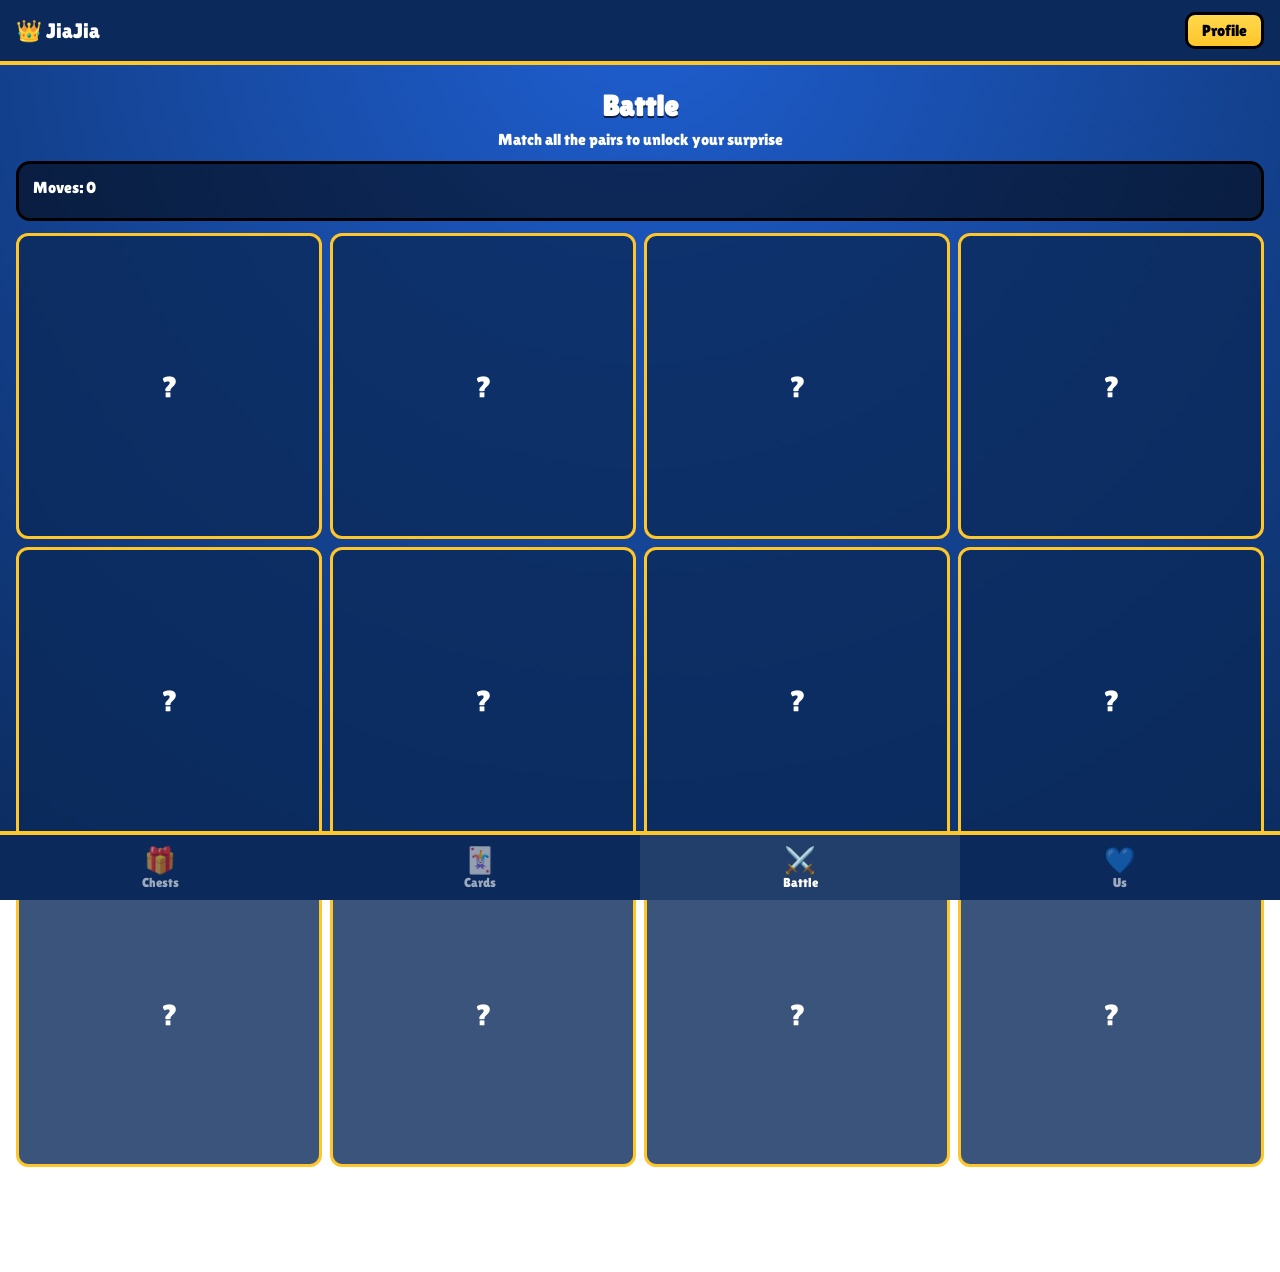
==== battle.html @ 267e09b4 "memory game and chest notes" ====
<!DOCTYPE html>
<html lang="en">
<head>
  <meta charset="UTF-8">
  <meta name="viewport" content="width=device-width, initial-scale=1">
  <title>Battle</title>
  <link href="https://fonts.googleapis.com/css2?family=Lilita+One&display=swap" rel="stylesheet">
  <link rel="stylesheet" href="style.css">
</head>
<body data-tab="battle">
  <div class="page">
    <header class="topbar" id="topbar"></header>
    <main class="content">
      <h2>Battle</h2>
      <p>Match all the pairs to unlock your surprise</p>
      <div class="box" id="statusbox">Moves: 0</div>
      <div class="board" id="board"></div>
      <div class="box letter" id="letter"></div>
    </main>
    <nav class="tabbar" id="tabbar"></nav>
  </div>
  <script src="config.js"></script>
  <script src="shared.js"></script>
  <script src="battle.js"></script>
</body>
</html>
---- style.css ----
:root { --blue-dark:#0b2a5b; --blue:#1f5fd1; --gold:#ffc629; --gold-dark:#c78a00; --purple:#c23be0; }
* { box-sizing:border-box; margin:0; padding:0; -webkit-tap-highlight-color:transparent; }
html, body { min-height:100%; }
body { font-family:'Lilita One','Trebuchet MS',sans-serif; color:#fff; background:radial-gradient(circle at top,var(--blue),var(--blue-dark)) fixed; }
a { color:inherit; text-decoration:none; }

.screen { min-height:100vh; display:flex; flex-direction:column; align-items:center; justify-content:center; text-align:center; padding:24px; }
h1 { font-size:2.4rem; text-shadow:0 3px 0 #000a; }
h2 { font-size:1.8rem; text-shadow:0 2px 0 #000a; margin-bottom:8px; }
.sub { margin:10px 0 30px; font-size:1.2rem; }
.crown { font-size:5rem; margin-bottom:10px; }
.gold-btn { display:inline-block; font-size:2rem; letter-spacing:2px; color:#fff; text-shadow:0 3px 0 #0006; background:linear-gradient(#ffd84d,var(--gold)); border:4px solid #000; border-radius:14px; padding:14px 56px; box-shadow:0 8px 0 var(--gold-dark); }
.gold-btn:active { transform:translateY(6px); box-shadow:0 2px 0 var(--gold-dark); }

.bar { width:min(80%,360px); height:26px; background:#0008; border:3px solid #000; border-radius:14px; overflow:hidden; margin:16px 0; }
.bar-fill { height:100%; width:0; background:linear-gradient(var(--purple),#8a1fa8); }
.tip { max-width:300px; min-height:4em; font-size:1.1rem; }

.page { min-height:100vh; display:flex; flex-direction:column; }
.topbar { display:flex; justify-content:space-between; align-items:center; padding:12px 16px; font-size:1.3rem; background:var(--blue-dark); border-bottom:4px solid var(--gold); }
.profile-btn { font-size:1rem; padding:6px 14px; background:linear-gradient(#ffd84d,var(--gold)); color:#000; border:3px solid #000; border-radius:10px; }
.content { flex:1; padding:24px 16px; text-align:center; }
.content p { margin-bottom:8px; }
.tabbar { position:sticky; bottom:0; display:flex; background:var(--blue-dark); border-top:4px solid var(--gold); }
.tabbar a { flex:1; text-align:center; font-size:1.6rem; padding:10px 0; opacity:.6; }
.tabbar a span { display:block; font-size:.8rem; }
.tabbar a.active { opacity:1; background:#ffffff18; }

.row { display:flex; gap:10px; justify-content:center; margin:16px 0; }
.chest { flex:1; max-width:110px; font:inherit; color:#fff; background:#0b2a5b99; border:3px solid var(--gold); border-radius:14px; padding:12px 4px; cursor:pointer; }
.chest .icon { display:block; font-size:2.4rem; }
.chest.opened { background:#c23be055; }
.box { background:#0008; border:3px solid #000; border-radius:14px; padding:14px; margin:12px 0; min-height:60px; text-align:left; }
.letter:empty { display:none; }
.link { text-decoration:underline; color:var(--gold); }

.grid { display:grid; grid-template-columns:repeat(2,1fr); gap:10px; margin-top:12px; }
.flipcard { position:relative; font:inherit; color:#fff; min-height:110px; padding:10px; background:#0b2a5bcc; border:3px solid var(--gold); border-radius:14px; cursor:pointer; }
.flipcard.flipped { background:#c23be055; font-size:.95rem; }
.elixir { position:absolute; top:6px; left:6px; width:26px; height:26px; line-height:26px; border-radius:50%; background:var(--purple); border:2px solid #000; font-size:.9rem; }
.photos img { width:100%; aspect-ratio:1; object-fit:cover; border:3px solid var(--gold); border-radius:14px; background:#0008; }

.opt { display:block; width:100%; font:inherit; color:#fff; background:#0b2a5bcc; border:3px solid #000; border-radius:12px; padding:10px; margin:8px 0; cursor:pointer; }
.opt.wrong { background:#b3261e; }
.card { background:#0b2a5bcc; border:4px solid var(--gold); border-radius:16px; padding:16px; text-align:left; line-height:1.8; }

.board { display:grid; grid-template-columns:repeat(4,1fr); gap:8px; margin:12px 0; }
.tile { font:inherit; font-size:1.8rem; aspect-ratio:1; color:#fff; background:#0b2a5bcc; border:3px solid var(--gold); border-radius:12px; cursor:pointer; }
.tile.up { background:#c23be055; }
.tile.done { background:#2a9d3f88; border-color:#fff; }
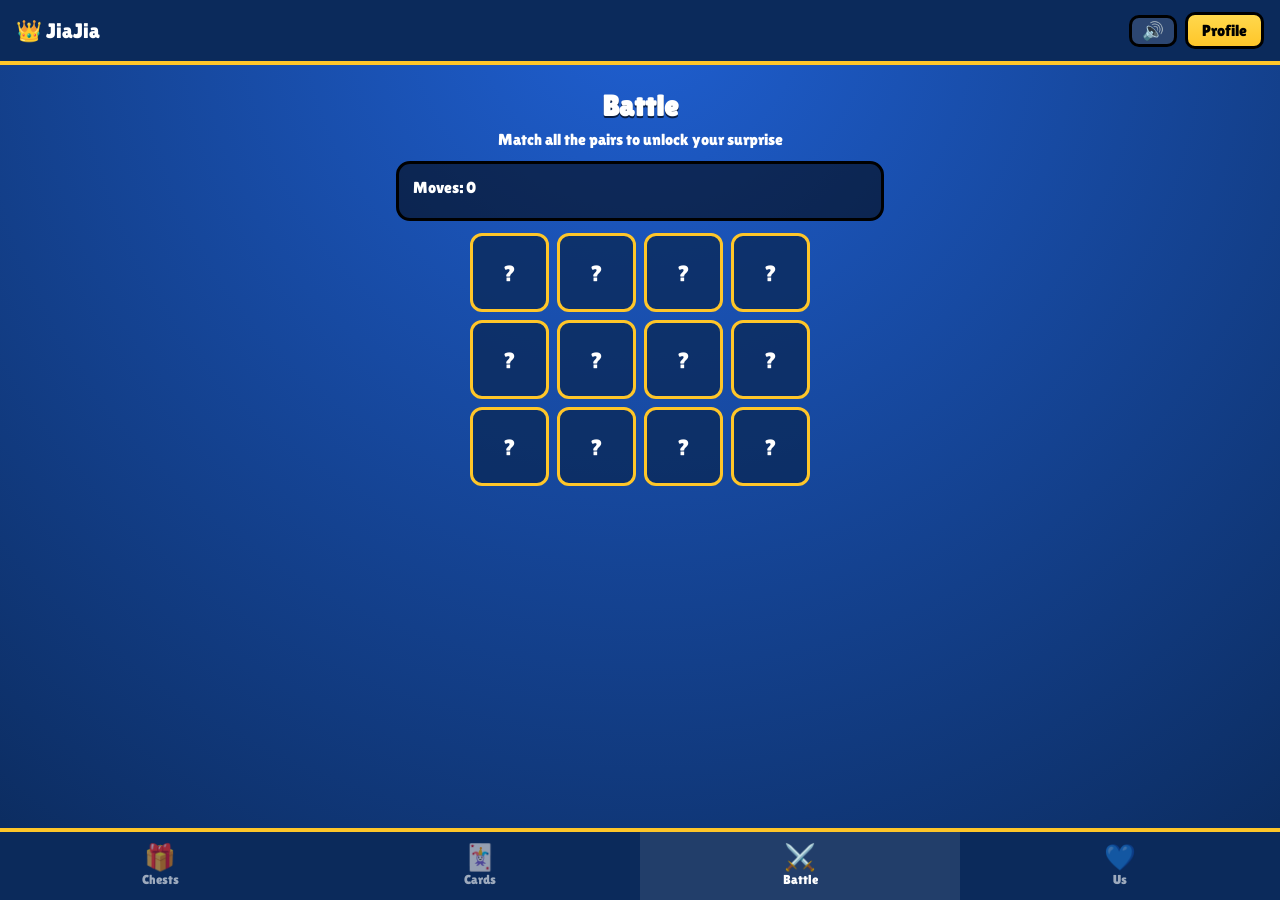
==== commit 2d65dd46: "lots of stuff" ====
--- a/battle.html
+++ b/battle.html
@@ -4,6 +4,8 @@
   <meta charset="UTF-8">
   <meta name="viewport" content="width=device-width, initial-scale=1">
   <title>Battle</title>
+  <link rel="preconnect" href="https://fonts.googleapis.com">
+  <link rel="preconnect" href="https://fonts.gstatic.com" crossorigin>
   <link href="https://fonts.googleapis.com/css2?family=Lilita+One&display=swap" rel="stylesheet">
   <link rel="stylesheet" href="style.css">
 </head>
@@ -20,6 +22,8 @@
     <nav class="tabbar" id="tabbar"></nav>
   </div>
   <script src="config.js"></script>
+  <script src="sound.js"></script>
+  <script src="music.js"></script>
   <script src="shared.js"></script>
   <script src="battle.js"></script>
 </body>
--- a/style.css
+++ b/style.css
@@ -1,7 +1,8 @@
 :root { --blue-dark:#0b2a5b; --blue:#1f5fd1; --gold:#ffc629; --gold-dark:#c78a00; --purple:#c23be0; }
 * { box-sizing:border-box; margin:0; padding:0; -webkit-tap-highlight-color:transparent; }
-html, body { min-height:100%; }
-body { font-family:'Lilita One','Trebuchet MS',sans-serif; color:#fff; background:radial-gradient(circle at top,var(--blue),var(--blue-dark)) fixed; }
+html { min-height:100%; background:var(--blue-dark) radial-gradient(circle at top,var(--blue),var(--blue-dark)) no-repeat; }
+body { min-height:100%; }
+body { font-family:'Lilita One','Trebuchet MS',sans-serif; color:#fff; }
 a { color:inherit; text-decoration:none; }
 
 .screen { min-height:100vh; display:flex; flex-direction:column; align-items:center; justify-content:center; text-align:center; padding:24px; }
@@ -13,7 +14,7 @@
 .gold-btn:active { transform:translateY(6px); box-shadow:0 2px 0 var(--gold-dark); }
 
 .bar { width:min(80%,360px); height:26px; background:#0008; border:3px solid #000; border-radius:14px; overflow:hidden; margin:16px 0; }
-.bar-fill { height:100%; width:0; background:linear-gradient(var(--purple),#8a1fa8); }
+.bar-fill { height:100%; width:100%; transform:scaleX(0); transform-origin:left; will-change:transform; background:linear-gradient(var(--purple),#8a1fa8); }
 .tip { max-width:300px; min-height:4em; font-size:1.1rem; }
 
 .page { min-height:100vh; display:flex; flex-direction:column; }
@@ -47,4 +48,79 @@
 .board { display:grid; grid-template-columns:repeat(4,1fr); gap:8px; margin:12px 0; }
 .tile { font:inherit; font-size:1.8rem; aspect-ratio:1; color:#fff; background:#0b2a5bcc; border:3px solid var(--gold); border-radius:12px; cursor:pointer; }
 .tile.up { background:#c23be055; }
-.tile.done { background:#2a9d3f88; border-color:#fff; }+.tile.done { background:#2a9d3f88; border-color:#fff; }
+
+.screen, .page { min-height:100vh; min-height:100dvh; }
+.topbar { min-height:56px; }
+.tabbar { min-height:72px; }
+button, a { touch-action:manipulation; }
+@keyframes fadein { from { opacity:0; } to { opacity:1; } }
+
+/* ---- Smooth page changes ---- */
+@view-transition { navigation: auto; }
+.topbar { view-transition-name: topbar; }
+.tabbar { view-transition-name: tabbar; }
+::view-transition-old(root), ::view-transition-new(root) { animation-duration: .2s; }
+@supports not (view-transition-name: a) {
+  .screen, .content { animation: fadein .18s ease-out; }
+}
+.leaving .screen, .leaving .content { opacity:0; transition:opacity .15s ease-in; }
+
+/* ---- Top bar extras ---- */
+.top-actions { display:flex; gap:8px; align-items:center; }
+.sound-btn { font:inherit; font-size:1.1rem; color:#fff; background:#ffffff22; border:3px solid #000; border-radius:10px; padding:3px 10px; cursor:pointer; }
+
+/* ---- Motion ---- */
+@keyframes float { 0%,100% { transform:translateY(0); } 50% { transform:translateY(-8px); } }
+@keyframes glow { 0%,100% { box-shadow:0 8px 0 var(--gold-dark), 0 0 0 rgba(255,198,41,0); } 50% { box-shadow:0 8px 0 var(--gold-dark), 0 0 24px rgba(255,198,41,.85); } }
+@keyframes pop { 0% { transform:scale(.8); } 60% { transform:scale(1.08); } 100% { transform:scale(1); } }
+@keyframes wiggle { 0%,100% { transform:rotate(0); } 25% { transform:rotate(-5deg); } 75% { transform:rotate(5deg); } }
+@keyframes rise { from { opacity:0; transform:translateY(10px); } to { opacity:1; transform:none; } }
+
+.crown { animation:float 2.4s ease-in-out infinite; }
+.gold-btn:not(:active) { animation:glow 1.8s ease-in-out infinite; }
+.chest, .flipcard, .tile, .opt, .profile-btn, .sound-btn, .tabbar a { transition:transform .15s ease, background .2s ease, opacity .2s ease; }
+.chest.opened, .flipcard.flipped, .tile.up { animation:pop .25s ease-out; }
+.letter p { animation:rise .5s ease-out both; }
+.letter p:nth-child(2) { animation-delay:.15s; }
+.letter p:nth-child(3) { animation-delay:.3s; }
+.chest:active, .flipcard:active, .tile:active, .opt:active, .profile-btn:active, .sound-btn:active { transform:scale(.95); }
+
+@media (hover: hover) {
+  .chest:not(.opened):hover { animation:wiggle .4s ease-in-out; }
+  .flipcard:hover, .tile:hover, .opt:hover { transform:translateY(-3px) scale(1.03); }
+  .profile-btn:hover, .sound-btn:hover { transform:translateY(-2px); }
+  .tabbar a:hover { opacity:1; transform:translateY(-2px); }
+  .photos img { transition:transform .2s ease; }
+  .photos img:hover { transform:scale(1.04) rotate(-1deg); }
+}
+
+@media (prefers-reduced-motion: reduce) {
+  *, *::before, *::after { animation:none !important; transition:none !important; }
+  ::view-transition-group(*), ::view-transition-old(*), ::view-transition-new(*) { animation:none !important; }
+}
+
+/* ---- Image icons ---- */
+.icon-img { width:1em; height:1em; object-fit:contain; vertical-align:middle; pointer-events:none; }
+.crown .icon-img { width:5rem; height:5rem; }
+.chest .icon .icon-img { width:3rem; height:3rem; }
+.tabbar a .icon-img { width:1.7rem; height:1.7rem; display:block; margin:0 auto; }
+.tile .icon-img { width:70%; height:70%; }
+
+/* ---- Custom cursor (desktop only; images/cursor.png, 32x32 recommended, hotspot 16 16) ---- */
+body { cursor: url("images/cursor.png") 16 16, auto; }
+a, button, .chest, .flipcard, .tile, .opt { cursor: url("images/cursor.png") 16 16, pointer; }
+
+/* ---- Sizing: comfortable width, grids adapt to how much you add ---- */
+.content { width:100%; max-width:520px; margin:0 auto; }
+
+/* Cards: about 2 per row on a phone, more room on larger screens */
+.grid { grid-template-columns:repeat(auto-fill, minmax(160px, 1fr)); }
+.flipcard { min-height:90px; font-size:.95rem; }
+
+/* Us page photos: small squares that fill the row, however many you add */
+.photos { grid-template-columns:repeat(auto-fill, minmax(120px, 1fr)); }
+
+/* Memory game: a compact board */
+.board { max-width:340px; margin:12px auto; }
+.tile { font-size:1.4rem; }
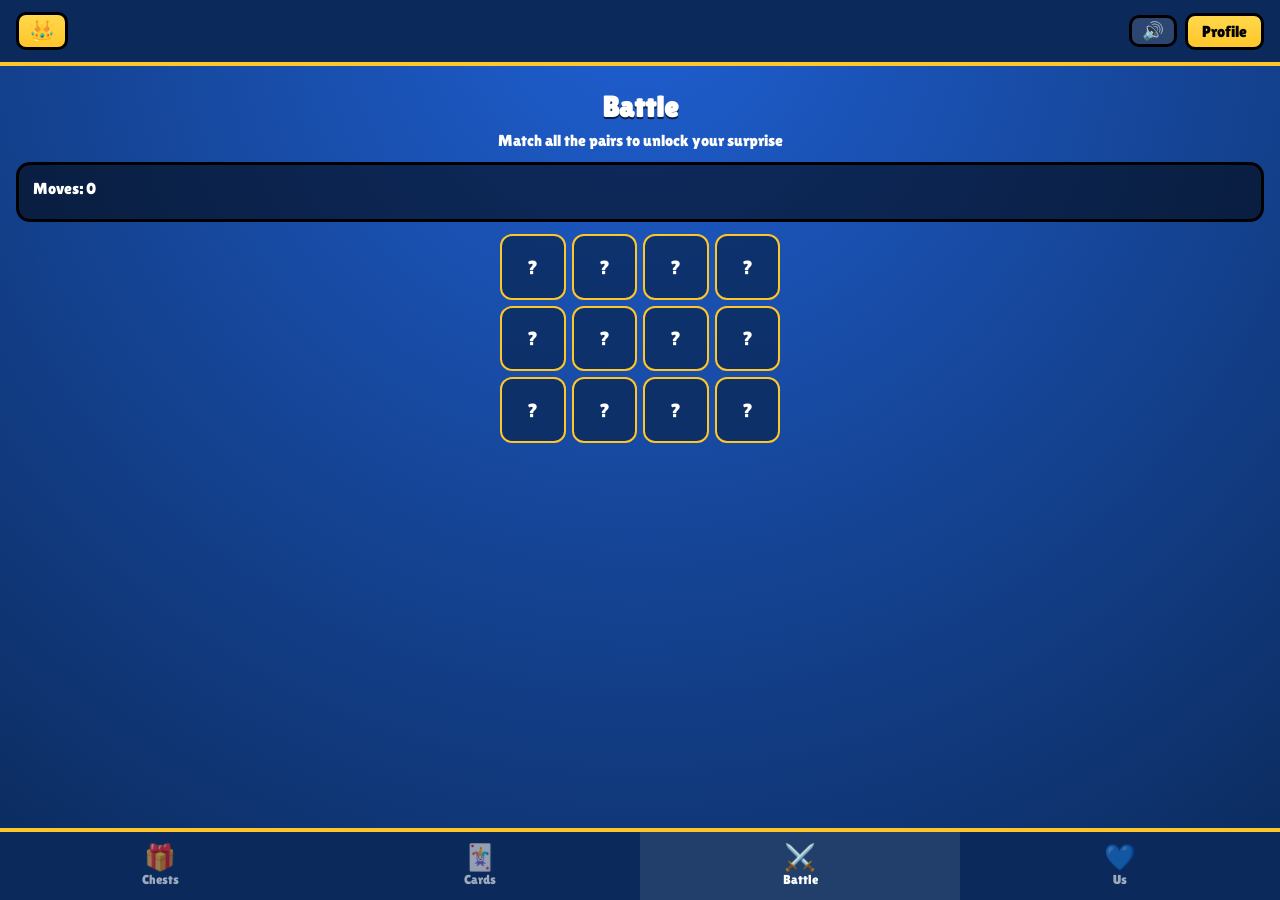
==== commit 14de62bd: "added most functionality, now fill in" ====
--- a/battle.html
+++ b/battle.html
@@ -25,6 +25,7 @@
   <script src="sound.js"></script>
   <script src="music.js"></script>
   <script src="shared.js"></script>
+  <script src="fireworks.js"></script>
   <script src="battle.js"></script>
 </body>
 </html>
--- a/style.css
+++ b/style.css
@@ -111,16 +111,67 @@
 body { cursor: url("images/cursor.png") 16 16, auto; }
 a, button, .chest, .flipcard, .tile, .opt { cursor: url("images/cursor.png") 16 16, pointer; }
 
-/* ---- Sizing: comfortable width, grids adapt to how much you add ---- */
-.content { width:100%; max-width:520px; margin:0 auto; }
+/* ---- Start page: swirl, hint, credit ---- */
+@keyframes swirl {
+  0%   { transform:rotate(0) scale(1); opacity:1; }
+  50%  { transform:rotate(540deg) translateY(-30px) scale(1.25); opacity:1; }
+  100% { transform:rotate(1260deg) translateY(0) scale(0); opacity:0; }
+}
+.gold-btn.swirl { animation:swirl 1s cubic-bezier(.6,0,.4,1) forwards !important; pointer-events:none; }
+.screen.leaving-swirl > :not(.gold-btn) { opacity:0; transition:opacity .5s ease; }
+.hint { margin-top:22px; font-size:1rem; opacity:.85; }
+.credit { margin-top:18px; max-width:300px; font-size:.7rem; opacity:.6; }
+.sound-float { position:fixed; top:12px; right:12px; z-index:5; font:inherit; font-size:1.1rem; color:#fff; background:#ffffff22; border:3px solid #000; border-radius:10px; padding:3px 10px; cursor:pointer; }
 
-/* Cards: about 2 per row on a phone, more room on larger screens */
-.grid { grid-template-columns:repeat(auto-fill, minmax(160px, 1fr)); }
-.flipcard { min-height:90px; font-size:.95rem; }
+/* ---- Loading page: the "almost loaded" prank ---- */
+.meme { position:fixed; inset:0; z-index:10; display:none; flex-direction:column; align-items:center; justify-content:center; gap:14px; padding:20px; text-align:center; background:#000c; }
+.meme.show { display:flex; animation:pop .25s ease-out; }
+.meme img { max-width:min(80%,320px); max-height:40vh; border:4px solid #fff; border-radius:12px; }
+.meme img + .face { display:none; }
+.meme .face { font-size:5rem; }
+.meme .mtext { font-family:Impact,'Lilita One',sans-serif; font-size:2rem; text-transform:uppercase; color:#fff; -webkit-text-stroke:2px #000; text-shadow:0 3px 0 #000; transform:rotate(-3deg); }
+@keyframes shake { 0%,100% { transform:translateX(0); } 25% { transform:translateX(-6px); } 75% { transform:translateX(6px); } }
+.bar.shake { animation:shake .3s ease-in-out 4; }
 
-/* Us page photos: small squares that fill the row, however many you add */
-.photos { grid-template-columns:repeat(auto-fill, minmax(120px, 1fr)); }
+/* ---- Credits link + page ---- */
+a.credit { display:block; text-decoration:underline; }
+.credits .box { max-width:480px; margin-bottom:16px; }
+.credits .box p { margin-bottom:10px; font-size:.9rem; line-height:1.4; }
 
-/* Memory game: a compact board */
-.board { max-width:340px; margin:12px auto; }
-.tile { font-size:1.4rem; }+/* ---- Home page ---- */
+.banner { display:flex; align-items:center; gap:12px; text-align:left; background:#0b2a5bcc; border:4px solid var(--gold); border-radius:16px; padding:10px 14px; margin-bottom:18px; }
+.avatar { flex:none; width:56px; height:56px; display:flex; align-items:center; justify-content:center; font-size:2.2rem; background:#0008; border:3px solid #000; border-radius:12px; }
+.avatar .icon-img { width:40px; height:40px; }
+.who-name { font-size:1.4rem; }
+.who-level { font-size:.95rem; color:var(--gold); }
+.hero-title { font-size:2rem; margin-bottom:14px; }
+.battle-btn { margin-bottom:20px; font-size:1.7rem; padding:12px 44px; }
+.menu { display:grid; grid-template-columns:repeat(2,1fr); gap:12px; margin-bottom:20px; }
+.menu-tile { display:flex; flex-direction:column; align-items:center; gap:2px; padding:14px 8px; background:#0b2a5bcc; border:3px solid var(--gold); border-radius:16px; transition:transform .15s ease; }
+.menu-icon { font-size:2.4rem; }
+.menu-icon .icon-img { width:3rem; height:3rem; }
+.menu-tile strong { font-size:1.2rem; font-weight:normal; }
+.menu-tile small { font-size:.8rem; opacity:.8; }
+.menu-tile:active { transform:scale(.96); }
+@media (hover: hover) { .menu-tile:hover { transform:translateY(-3px); } }
+.tipbox { background:#0008; border:3px solid #000; border-radius:14px; padding:12px; font-size:.95rem; line-height:1.4; }
+
+/* ---- Home button (crown, top left) ---- */
+.home-btn { display:flex; align-items:center; justify-content:center; min-width:44px; height:38px; padding:0 10px; font-size:1.3rem; background:linear-gradient(#ffd84d,var(--gold)); border:3px solid #000; border-radius:10px; box-shadow:0; transition:transform .15s ease; }
+.home-btn .icon-img { width:1.6rem; height:1.6rem; }
+.home-btn:active { transform:scale(.95); }
+@media (hover: hover) { .home-btn:hover { transform:translateY(-2px); } }
+
+/* ---- Cards, photos and game board: centered and compact ---- */
+.grid { grid-template-columns:repeat(2, 1fr); gap:10px; max-width:360px; margin:12px auto 0; }
+.flipcard { min-height:90px; padding:10px; font-size:.9rem; }
+.flipcard.flipped { font-size:.85rem; }
+.elixir { width:22px; height:22px; line-height:22px; font-size:.8rem; }
+.photos { display:flex; flex-wrap:wrap; justify-content:center; gap:8px; max-width:360px; margin:12px auto 0; }
+.photos img { width:110px; height:110px; }
+.board { max-width:280px; margin:12px auto; gap:6px; }
+.tile { font-size:1.2rem; border-width:2px; }
+.tile .icon-img { width:60%; height:60%; }
+
+/* ---- Fireworks ---- */
+.fireworks { position:fixed; inset:0; width:100%; height:100%; z-index:20; pointer-events:none; }
